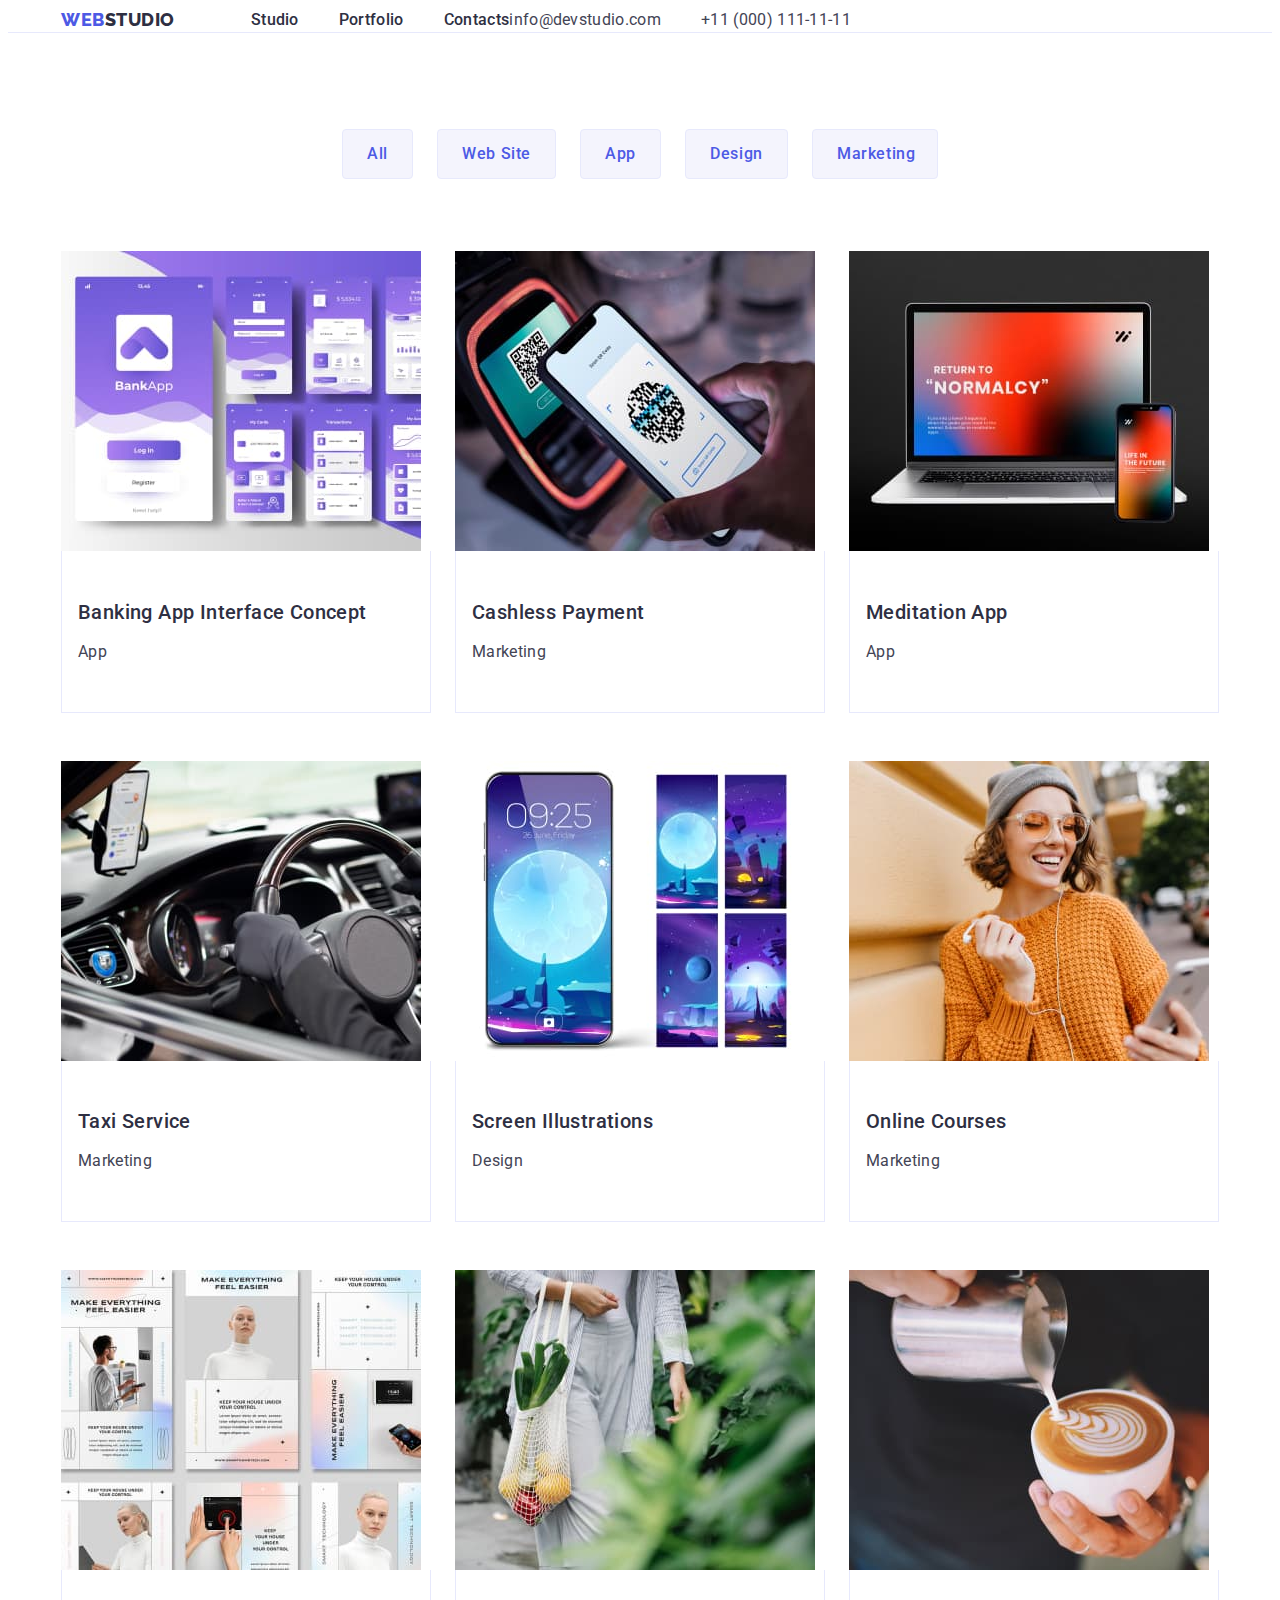
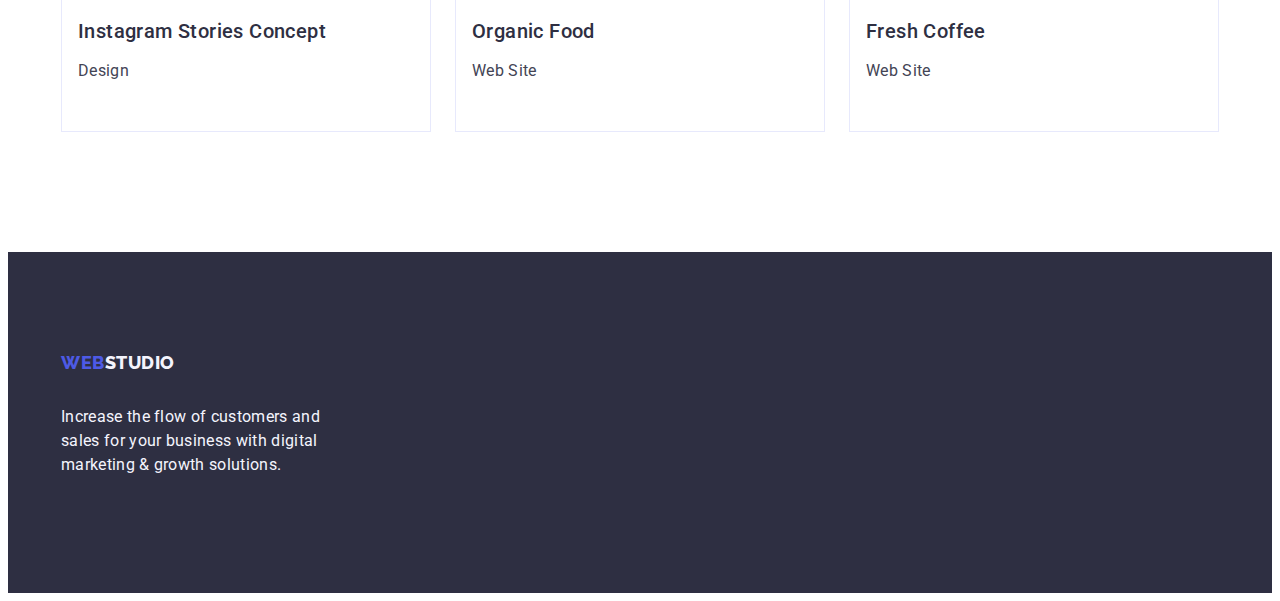
==== portfolio.html @ e15e2330 "Initial commit" ====
<!DOCTYPE html>
<html lang="en">
  <head>
    <meta charset="UTF-8" />
    <meta http-equiv="X-UA-Compatible" content="IE=edge" />
    <meta name="viewport" content="width=device-width, initial-scale=1.0" />
    <title>Portfolio</title>
    <link rel="preconnect" href="https://fonts.googleapis.com" />
    <link rel="preconnect" href="https://fonts.gstatic.com" crossorigin />
    <link
      href="https://fonts.googleapis.com/css2?family=Raleway:wght@800&family=Roboto:wght@400;500;700&display=swap"
      rel="stylesheet"
    />
    <link
      rel="stylesheet"
      href="https://cdnjs.cloudflare.com/ajax/libs/modern-normalize/2.0.0/modern-normalize.min.css"
      integrity="sha512-4xo8blKMVCiXpTaLzQSLSw3KFOVPWhm/TRtuPVc4WG6kUgjH6J03IBuG7JZPkcWMxJ5huwaBpOpnwYElP/m6wg=="
      crossorigin="anonymous"
      referrerpolicy="no-referrer"
    />
    <link rel="stylesheet" href="./css/styles.css" />
  </head>
  <body>
    <header class="header">
      <div class="header-cont container">
        <nav class="nav">
          <a class="logo link" href="./index.html"
            >Web<span class="logo-item link">Studio</span></a
          >
          <ul class="nav-list list">
            <li class="nav-item">
              <a class="nav-list-item link" href="./index.html">Studio</a>
            </li>
            <li class="nav-item">
              <a class="nav-list-item link" href="./portfolio.html"
                >Portfolio</a
              >
            </li>
            <li class="nav-item">
              <a class="nav-list-item link" href="">Contacts</a>
            </li>
          </ul>
        </nav>
        <address class="address">
          <ul class="address-list list">
            <li class="address-item">
              <a class="address-list-item link" href="mailto:info@devstudio.com"
                >info@devstudio.com</a
              >
            </li>
            <li class="address-item">
              <a class="address-list-item link" href="tel:+110001111111"
                >+11 (000) 111-11-11</a
              >
            </li>
          </ul>
        </address>
      </div>
    </header>

    <main>
      <!-- filters -->
      <section class="section filter-section">
        <div class="container filters-cont">
          <h1 class="visually-hidden" hidden>filter</h1>
          <ul class="list filter-list">
            <li class="filter-list-item">
              <button class="button filter-item" type="button">All</button>
            </li>
            <li class="filter-list-item">
              <button class="button filter-item" type="button">Web Site</button>
            </li>
            <li class="filter-list-item">
              <button class="button filter-item" type="button">App</button>
            </li>
            <li class="filter-list-item">
              <button class="button filter-item" type="button">Design</button>
            </li>
            <li class="filter-list-item">
              <button class="button filter-item" type="button">
                Marketing
              </button>
            </li>
          </ul>

          <!-- apps -->

          <ul class="app-list list">
            <li class="app-list-item">
              <a class="link app-item" href=""
                ><img src="./images/p1.jpg" alt="1" width="360" />
                <div class="app-text">
                  <h2 class="header-two app-header">
                    Banking App Interface Concept
                  </h2>
                  <p class="text">App</p>
                </div>
              </a>
            </li>
            <li class="app-list-item">
              <a class="link app-item" href=""
                ><img src="./images/p2.jpg" alt="2" width="360" />
                <div class="app-text">
                  <h2 class="header-two app-header">Cashless Payment</h2>
                  <p class="text">Marketing</p>
                </div>
              </a>
            </li>
            <li class="app-list-item">
              <a class="link app-item" href=""
                ><img src="./images/p3.jpg" alt="3" width="360" />
                <div class="app-text">
                  <h2 class="header-two app-header">Meditation App</h2>
                  <p class="text">App</p>
                </div>
              </a>
            </li>
            <li class="app-list-item">
              <a class="link app-item" href=""
                ><img src="./images/p4.jpg" alt="4" width="360" />
                <div class="app-text">
                  <h2 class="header-two app-header">Taxi Service</h2>
                  <p class="text">Marketing</p>
                </div>
              </a>
            </li>
            <li class="app-list-item">
              <a class="link app-item" href=""
                ><img src="./images/p5.jpg" alt="5" width="360" />
                <div class="app-text">
                  <h2 class="header-two app-header">Screen Illustrations</h2>
                  <p class="text">Design</p>
                </div>
              </a>
            </li>
            <li class="app-list-item">
              <a class="link app-item" href=""
                ><img src="./images/p6.jpg" alt="6" width="360" />
                <div class="app-text">
                  <h2 class="header-two app-header">Online Courses</h2>
                  <p class="text">Marketing</p>
                </div>
              </a>
            </li>
            <li class="app-list-item">
              <a class="link app-item" href=""
                ><img src="./images/p7.jpg" alt="7" width="360" />
                <div class="app-text">
                  <h2 class="header-two app-header">
                    Instagram Stories Concept
                  </h2>
                  <p class="text">Design</p>
                </div>
              </a>
            </li>
            <li class="app-list-item">
              <a class="link app-item" href=""
                ><img src="./images/p8.jpg" alt="8" width="360" />
                <div class="app-text">
                  <h2 class="header-two app-header">Organic Food</h2>
                  <p class="text">Web Site</p>
                </div>
              </a>
            </li>
            <li class="app-list-item">
              <a class="link app-item" href=""
                ><img src="./images/p9.jpg" alt="9" width="360" />
                <div class="app-text">
                  <h2 class="header-two app-header">Fresh Coffee</h2>
                  <p class="text">Web Site</p>
                </div>
              </a>
            </li>
          </ul>
        </div>
      </section>
    </main>

    <footer class="footer">
      <div class="container footer-cont">
        <a class="logo link footer-logo" href="./index.html"
          >Web<span class="footer-logo-item link">Studio</span></a
        >
        <p class="footer-text">
          Increase the flow of customers and sales for your business with
          digital marketing & growth solutions.
        </p>
      </div>
    </footer>
  </body>
</html>
---- css/styles.css ----
body {
    font-family: 'Roboto', sans-serif;
    color: #434455;
    background-color: var(--white);
}

:root {
    /* colors */
    --iris: #4D5AE5;
    --ocean: #404BBF;
    --navy-blue: #2E2F42;
    --green: #31D0AA;
    --slate: #434455;
    --light-slate: #8E8F99;
    --cornflower: #E7E9FC;
    --cloud: #F4F4FD;
    --navy-blue-modal: #2E2F42;
    --grey: #2E2F42;
    --white: #FFFFFF;
    --dairy: #FCFCFC;
}



.link {
    text-decoration: none;
}

.logo {
    font-family: "Raleway", sans-serif;
        font-style: normal;
        font-weight: 800;
        font-size: 18px;
        line-height: 21px;
        line-height: 1.17;
        letter-spacing: 0.03em;
        text-transform: uppercase;
        text-decoration: none;
        color: var(--iris);
}

.logo-item {
    font-family: "Raleway", sans-serif;
        color: #2e2f42;
}

.address-list-item {
    font-family: 'Roboto';
        font-style: normal;
        font-weight: 500;
        font-size: 16px;
        line-height: 1.5;
        letter-spacing: 0.02em;
        color: var(--navy-blue);
        text-decoration: none;
        
}

li {
   list-style-type: none; 
}

.nav-item {

    text-decoration: none;
}
.nav-list-item:hover {
    color: #404bbf;
}
.nav-list-item:focus {
    color: #404bbf;
}
li a {
    list-style-type: none;
    text-decoration: none;
    color: var(--navy-blue);
    font-family: 'Roboto';
        font-style: normal;
        font-weight: 500;
        font-size: 16px;
        line-height: 1.5;
        letter-spacing: 0.02em;
}

a:active {
    font-family: 'Roboto';
        font-style: normal;
        font-weight: 500;
        font-size: 16px;
        line-height: 1.5;
        letter-spacing: 0.02em;
        color: var(--ocean);
}
address {
    font-style: normal;
}
.address-list .address-list-item {
    font-family: 'Roboto';
        font-style: normal;
        font-weight: 400;
        font-size: 16px;
        line-height: 1.5;
        letter-spacing: 0.02em;
        color: var(--slate);
}

.address-list .address-list-item:active {
    font-family: 'Roboto';
        font-style: normal;
        font-weight: 400;
        font-size: 16px;
        line-height: 1.5;
        letter-spacing: 0.02em;
        color: var(--ocean);
}

.address-list-item:hover {
    color: #404bbf;
}
.address-list-item:focus {
    color: #404bbf;
}
.page-header {
    font-family: 'Roboto';
        font-style: normal;
        font-weight: 700;
        font-size: 56px;
        line-height: 1.07;
        text-align: center;
        letter-spacing: 0.02em;
        color: var(--white);
}

.hero-section {
    background-color: var(--navy-blue);
}

.hero-button {
    font-family: "Roboto", sans-serif;
    background-color: var(--iris);
    
        
        color: var(--white);
        font-family: 'Roboto';
            font-style: normal;
            font-weight: 500;
            font-size: 16px;
            line-height: 1.5;
            letter-spacing: 0.04em;
           
}
button:hover {
    background: var(--ocean);
        
        
        color: var(--white);
}
button:focus {
    background: var(--ocean);
    
    
    color: var(--white);
}
button {
    font-family: "Roboto", sans-serif;
cursor: pointer;
}
.button {
    font-family: "Roboto", sans-serif;
}
h3 {
    font-family: 'Roboto';
        font-style: normal;
        font-weight: 500;
        font-size: 20px;
        line-height: 1.2;
        letter-spacing: 0.02em;
        color: var(--navy-blue);
}

.text {
    font-family: 'Roboto';
        font-style: normal;
        font-weight: 400;
        font-size: 16px;
        line-height: 1.5;
        letter-spacing: 0.02em;
        color: var(--slate);
}

h2 {
    font-family: 'Roboto';
        font-style: normal;
        font-weight: 700;
        font-size: 36px;
        line-height: 1.11;
        text-align: center;
        letter-spacing: 0.02em;
        text-transform: capitalize;
        color: var(--navy-blue);
}
.section-four {
    background-color: #F4F4FD;
}
.team-item {
    background-color: #FFFFFF;
}
.footer-logo-item {
    font-family: "Raleway", sans-serif;
        font-style: normal;
        font-weight: 800;
        font-size: 18px;
        line-height: 1.17;
        letter-spacing: 0.03em;
        text-transform: uppercase;
        color: var(--cloud);
}

footer {
    background-color: var(--navy-blue);
}

.footer-text {
    font-family: 'Roboto';
        font-style: normal;
        font-weight: 400;
        font-size: 16px;
        line-height: 1.5;
        letter-spacing: 0.02em;
        color: var(--cloud);
}
 
/* portfolio */

.filter-item {
    background-color: var(--cloud);
    border: 1px solid #E7E9FC;
        
        font-family: "Roboto",
            sans-serif;
            font-style: normal;
            font-weight: 500;
            font-size: 16px;
            line-height: 1.5;
            letter-spacing: 0.04em;
            color: var(--iris);
}

.app-item {
    font-family: 'Roboto';
        font-style: normal;
        font-weight: 500;
        font-size: 20px;
        line-height: 1.2;
        letter-spacing: 0.02em;
        color: var(--navy-blue);
}

.app-header {
    font-family: 'Roboto';
        font-style: normal;
        font-weight: 500;
        font-size: 20px;
        line-height: 1.2;
        letter-spacing: 0.02em;
        color: var(--navy-blue);
}

/* geometry */
img {
    display: block;
}

    .visually-hidden {
  position: absolute;
  width: 1px;
  height: 1px;
  margin: -1px;
  border: 0;
  padding: 0;
  
  white-space: nowrap;
  clip-path: inset(100%);
  clip: rect(0 0 0 0);
  overflow: hidden;
}

.container {
width: 1158px;
margin: 0 auto;
padding: 0 15px;
}

ul {
    padding-left: 0;
    margin: 0;
}
/* Header */
.header {
    border-bottom: 1px solid var(--cornflower);
}
.header-cont {
    display: flex;
}
.nav {
    display: flex;
    align-items: center;
    
}
.logo {
    margin-right: 76px;
}
.nav-list {
display: flex;
    gap: 40px;
}

.nav-list-item {
padding: 24px 0;
}

.address-list {
    display: flex;
        gap: 40px;
}
/* footer */

.footer {
padding: 100px 0;
}

.footer-logo {
    margin-bottom: 16px;
    display: inline-block;
}

.footer-text {
    max-width: 264px;
}
/* index */
/* section one */
.hero-section {
    padding: 188px 0;
}
.page-header {
    display: flex;
    text-align: center;
    max-width: 496px;
    margin-bottom: 48px;
}
.hero-button {
    box-shadow: 0px 4px 4px rgba(0, 0, 0, 0.15);
        border-radius: 4px;
        border: none;
        display: block;
        min-width: 169px;
        height: 56px;
        background-color: var(--iris);
        cursor: pointer;
        padding: 16px 32px;
}

/* section-two */

.section-two {
    padding: 120px 0;
}
.benefits-list {
    display: flex;
    gap: 24px;
}
.benefits-item {
    flex-basis: calc((100% - 72px) / 4);
}
.header-three {
    margin-bottom: 8px;
}

/* section three */

.section-three {
    padding: 120px 0;
}

.header-two {
    margin-bottom: 72px; 
}

.doing-list {
    display: flex;
    gap: 24px;
}

.doing-item {
    flex-basis: calc((100% - 2 * 24px) / 3);
}

/* section four */

.section-four {
    padding: 120px 0;
}

.team-list {
    display: flex;
    gap: 24px;

}

.team-item {
    flex-basis: calc((100% - 72px) / 4);
    background-color: var(--white);
    box-shadow: 0px 1px 6px rgba(46, 47, 66, 0.08), 0px 1px 1px rgba(46, 47, 66, 0.16), 0px 2px 1px rgba(46, 47, 66, 0.08);
        border-radius: 0px 0px 4px 4px;
        text-align: center;
}
.team-wrapper {
    padding: 32px 16px;
   
}
.team-list-image {
    overflow: hidden;
}


.team-text {
    text-align: center;
}
/* portfolio */

/* filter-section */

.filter-section {
padding-top: 96px;
padding-bottom: 120px;
}

.filter-list {
    margin-bottom: 72px;
    display: flex;
    justify-content: center;
    gap: 24px;
}

.filter-item {
    max-width: 126px;
    padding: 12px 24px;
    border: 1px solid var(--cornflower);
        border-radius: 4px;
}
.filter-item:hover {
    border: 1px solid transparent;
}
.filter-item:focus {
    border: 1px solid transparent;
}
/* app-list */



.app-list {
    display: flex;
    column-gap: 24px;
    row-gap: 48px;
    flex-wrap: wrap;
}

.app-list-item {
    width: calc((100% - 48px) / 3);
}

.app-text {
    text-align: start;
    padding: 32px 16px;
    border: 1px solid #e7e9fc;
    border-top: none;
}

.app-header {
text-align: left;
margin-bottom: 8px;
}
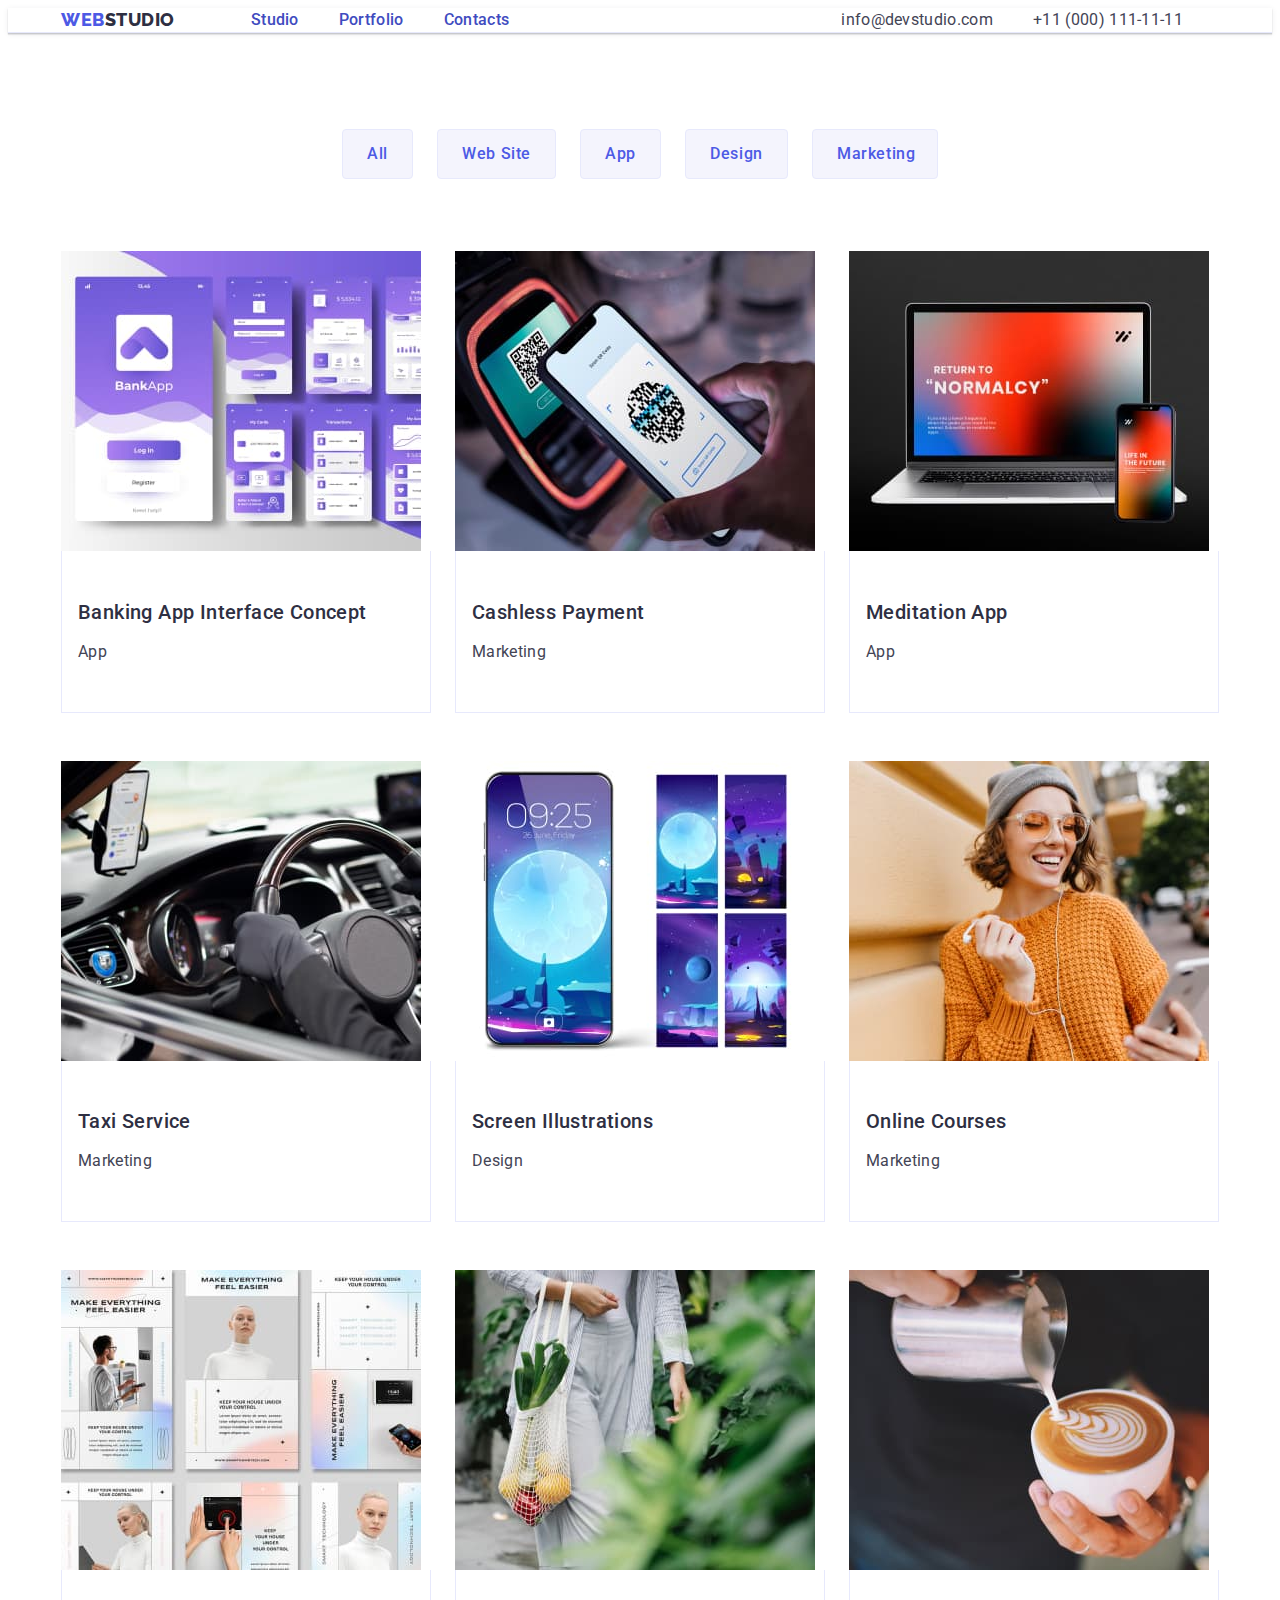
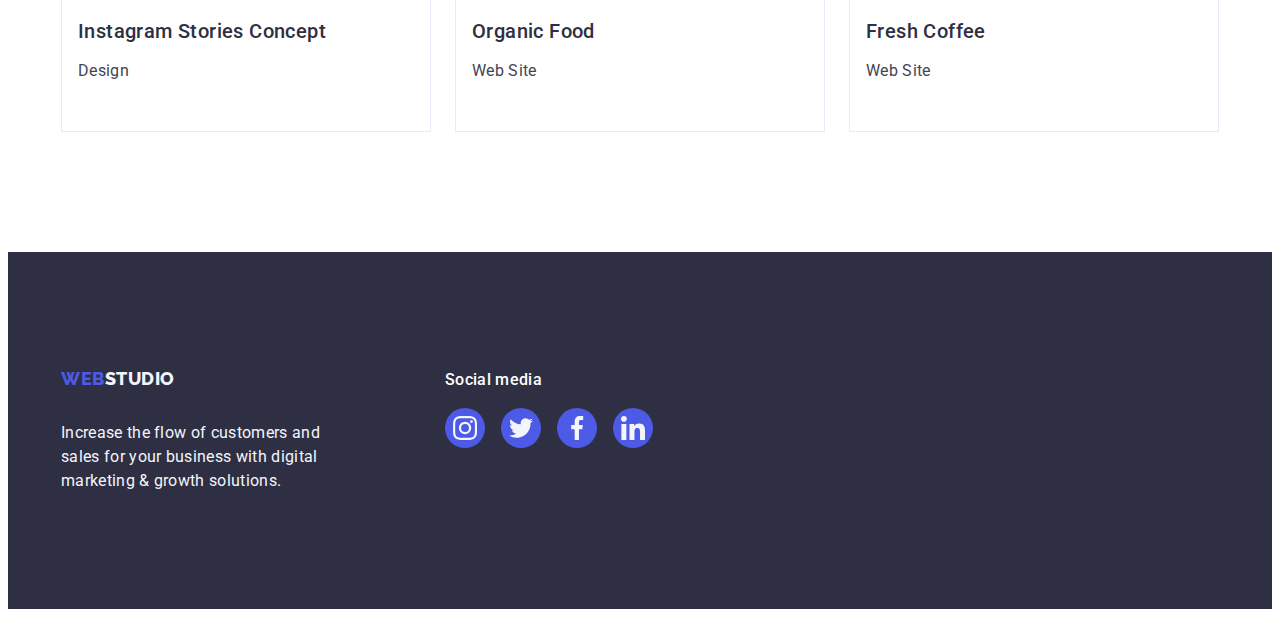
==== commit 3c631089: "summary" ====
--- a/portfolio.html
+++ b/portfolio.html
@@ -22,22 +22,22 @@
   </head>
   <body>
     <header class="header">
-      <div class="header-cont container">
+      <div class="container header-cont">
         <nav class="nav">
           <a class="logo link" href="./index.html"
             >Web<span class="logo-item link">Studio</span></a
           >
           <ul class="nav-list list">
             <li class="nav-item">
-              <a class="nav-list-item link" href="./index.html">Studio</a>
+              <a class="nav-list-item link decor" href="./index.html">Studio</a>
             </li>
             <li class="nav-item">
-              <a class="nav-list-item link" href="./portfolio.html"
+              <a class="nav-list-item link decor" href="./portfolio.html"
                 >Portfolio</a
               >
             </li>
             <li class="nav-item">
-              <a class="nav-list-item link" href="">Contacts</a>
+              <a class="nav-list-item link decor" href="">Contacts</a>
             </li>
           </ul>
         </nav>
@@ -86,9 +86,17 @@
           <!-- apps -->
 
           <ul class="app-list list">
-            <li class="app-list-item">
-              <a class="link app-item" href=""
-                ><img src="./images/p1.jpg" alt="1" width="360" />
+            <!-- app 1 -->
+            <li class="app-list-item">
+              <a class="link app-item" href=""
+                ><div class="app-img-cont">
+                  <p class="app-wrap">
+                    14 Stylish and User-Friendly App Design Concepts · Task
+                    Manager App · Calorie Tracker App · Exotic Fruit Ecommerce
+                    App · Cloud Storage App
+                  </p>
+                  <img src="./images/p1.jpg" alt="1" width="360" />
+                </div>
                 <div class="app-text">
                   <h2 class="header-two app-header">
                     Banking App Interface Concept
@@ -97,54 +105,102 @@
                 </div>
               </a>
             </li>
-            <li class="app-list-item">
-              <a class="link app-item" href=""
-                ><img src="./images/p2.jpg" alt="2" width="360" />
+            <!-- app 2 -->
+            <li class="app-list-item">
+              <a class="link app-item" href=""
+                ><div class="app-img-cont">
+                  <p class="app-wrap">
+                    14 Stylish and User-Friendly App Design Concepts · Task
+                    Manager App · Calorie Tracker App · Exotic Fruit Ecommerce
+                    App · Cloud Storage App
+                  </p>
+                  <img src="./images/p2.jpg" alt="2" width="360" />
+                </div>
                 <div class="app-text">
                   <h2 class="header-two app-header">Cashless Payment</h2>
                   <p class="text">Marketing</p>
                 </div>
               </a>
             </li>
-            <li class="app-list-item">
-              <a class="link app-item" href=""
-                ><img src="./images/p3.jpg" alt="3" width="360" />
+            <!-- app 3 -->
+            <li class="app-list-item">
+              <a class="link app-item" href=""
+                ><div class="app-img-cont">
+                  <p class="app-wrap">
+                    14 Stylish and User-Friendly App Design Concepts · Task
+                    Manager App · Calorie Tracker App · Exotic Fruit Ecommerce
+                    App · Cloud Storage App
+                  </p>
+                  <img src="./images/p3.jpg" alt="3" width="360" />
+                </div>
                 <div class="app-text">
                   <h2 class="header-two app-header">Meditation App</h2>
                   <p class="text">App</p>
                 </div>
               </a>
             </li>
-            <li class="app-list-item">
-              <a class="link app-item" href=""
-                ><img src="./images/p4.jpg" alt="4" width="360" />
+            <!-- app 4 -->
+            <li class="app-list-item">
+              <a class="link app-item" href=""
+                ><div class="app-img-cont">
+                  <p class="app-wrap">
+                    14 Stylish and User-Friendly App Design Concepts · Task
+                    Manager App · Calorie Tracker App · Exotic Fruit Ecommerce
+                    App · Cloud Storage App
+                  </p>
+                  <img src="./images/p4.jpg" alt="4" width="360" />
+                </div>
                 <div class="app-text">
                   <h2 class="header-two app-header">Taxi Service</h2>
                   <p class="text">Marketing</p>
                 </div>
               </a>
             </li>
-            <li class="app-list-item">
-              <a class="link app-item" href=""
-                ><img src="./images/p5.jpg" alt="5" width="360" />
+            <!-- app 5 -->
+            <li class="app-list-item">
+              <a class="link app-item" href=""
+                ><div class="app-img-cont">
+                  <p class="app-wrap">
+                    14 Stylish and User-Friendly App Design Concepts · Task
+                    Manager App · Calorie Tracker App · Exotic Fruit Ecommerce
+                    App · Cloud Storage App
+                  </p>
+                  <img src="./images/p5.jpg" alt="5" width="360" />
+                </div>
                 <div class="app-text">
                   <h2 class="header-two app-header">Screen Illustrations</h2>
                   <p class="text">Design</p>
                 </div>
               </a>
             </li>
-            <li class="app-list-item">
-              <a class="link app-item" href=""
-                ><img src="./images/p6.jpg" alt="6" width="360" />
+            <!-- app 6 -->
+            <li class="app-list-item">
+              <a class="link app-item" href=""
+                ><div class="app-img-cont">
+                  <p class="app-wrap">
+                    14 Stylish and User-Friendly App Design Concepts · Task
+                    Manager App · Calorie Tracker App · Exotic Fruit Ecommerce
+                    App · Cloud Storage App
+                  </p>
+                  <img src="./images/p6.jpg" alt="6" width="360" />
+                </div>
                 <div class="app-text">
                   <h2 class="header-two app-header">Online Courses</h2>
                   <p class="text">Marketing</p>
                 </div>
               </a>
             </li>
-            <li class="app-list-item">
-              <a class="link app-item" href=""
-                ><img src="./images/p7.jpg" alt="7" width="360" />
+            <!-- app 7 -->
+            <li class="app-list-item">
+              <a class="link app-item" href=""
+                ><div class="app-img-cont">
+                  <p class="app-wrap">
+                    14 Stylish and User-Friendly App Design Concepts · Task
+                    Manager App · Calorie Tracker App · Exotic Fruit Ecommerce
+                    App · Cloud Storage App
+                  </p>
+                  <img src="./images/p7.jpg" alt="7" width="360" />
+                </div>
                 <div class="app-text">
                   <h2 class="header-two app-header">
                     Instagram Stories Concept
@@ -153,18 +209,34 @@
                 </div>
               </a>
             </li>
-            <li class="app-list-item">
-              <a class="link app-item" href=""
-                ><img src="./images/p8.jpg" alt="8" width="360" />
+            <!-- app 8 -->
+            <li class="app-list-item">
+              <a class="link app-item" href=""
+                ><div class="app-img-cont">
+                  <p class="app-wrap">
+                    14 Stylish and User-Friendly App Design Concepts · Task
+                    Manager App · Calorie Tracker App · Exotic Fruit Ecommerce
+                    App · Cloud Storage App
+                  </p>
+                  <img src="./images/p8.jpg" alt="8" width="360" />
+                </div>
                 <div class="app-text">
                   <h2 class="header-two app-header">Organic Food</h2>
                   <p class="text">Web Site</p>
                 </div>
               </a>
             </li>
-            <li class="app-list-item">
-              <a class="link app-item" href=""
-                ><img src="./images/p9.jpg" alt="9" width="360" />
+            <!-- app 9 -->
+            <li class="app-list-item">
+              <a class="link app-item" href=""
+                ><div class="app-img-cont">
+                  <p class="app-wrap">
+                    14 Stylish and User-Friendly App Design Concepts · Task
+                    Manager App · Calorie Tracker App · Exotic Fruit Ecommerce
+                    App · Cloud Storage App
+                  </p>
+                  <img src="./images/p9.jpg" alt="9" width="360" />
+                </div>
                 <div class="app-text">
                   <h2 class="header-two app-header">Fresh Coffee</h2>
                   <p class="text">Web Site</p>
@@ -178,13 +250,48 @@
 
     <footer class="footer">
       <div class="container footer-cont">
-        <a class="logo link footer-logo" href="./index.html"
-          >Web<span class="footer-logo-item link">Studio</span></a
-        >
-        <p class="footer-text">
-          Increase the flow of customers and sales for your business with
-          digital marketing & growth solutions.
-        </p>
+        <div class="footer-container">
+          <a class="logo link footer-logo" href="./index.html"
+            >Web<span class="footer-logo-item link">Studio</span></a
+          >
+          <p class="footer-text">
+            Increase the flow of customers and sales for your business with
+            digital marketing & growth solutions.
+          </p>
+        </div>
+        <div>
+          <p class="footer-prg">Social media</p>
+          <ul class="footer-socials-list">
+            <li class="footer-socials-item">
+              <a class="footer-socials-link" href=""
+                ><svg class="footer-icon" width="24" height="24">
+                  <use href="./images/icons.svg#icon-instagram"></use>
+                </svg>
+              </a>
+            </li>
+            <li class="footer-socials-item">
+              <a class="footer-socials-link" href=""
+                ><svg class="footer-icon" width="24" height="24">
+                  <use href="./images/icons.svg#icon-twitter"></use>
+                </svg>
+              </a>
+            </li>
+            <li class="footer-socials-item">
+              <a class="footer-socials-link" href=""
+                ><svg class="footer-icon" width="24" height="24">
+                  <use href="./images/icons.svg#icon-facebook"></use>
+                </svg>
+              </a>
+            </li>
+            <li class="footer-socials-item">
+              <a class="footer-socials-link" href=""
+                ><svg class="footer-icon" width="24" height="24">
+                  <use href="./images/icons.svg#icon-linkedin"></use>
+                </svg>
+              </a>
+            </li>
+          </ul>
+        </div>
       </div>
     </footer>
   </body>
--- a/css/styles.css
+++ b/css/styles.css
@@ -60,9 +60,21 @@
    list-style-type: none; 
 }
 
-.nav-item {
-
+.decor {
     text-decoration: none;
+    position: relative;
+    color: #404bbf;
+    transition: color 250ms cubic-bezier(0.4, 0, 0.2, 1);
+
+}
+.decor::after {
+    content: '';
+    position: absolute;
+    left: 0;
+    bottom: -1px;
+    height: 4px;
+    background-color: #404bbf;
+    border-radius: 2px;
 }
 .nav-list-item:hover {
     color: #404bbf;
@@ -119,6 +131,9 @@
 }
 .address-list-item:focus {
     color: #404bbf;
+}
+.address-item {
+    transition: color 250ms cubic-bezier(0.4, 0, 0.2, 1);
 }
 .page-header {
     font-family: 'Roboto';
@@ -162,6 +177,7 @@
     color: var(--white);
 }
 button {
+    
     font-family: "Roboto", sans-serif;
 cursor: pointer;
 }
@@ -244,6 +260,11 @@
             line-height: 1.5;
             letter-spacing: 0.04em;
             color: var(--iris);
+
+            transition: color 250ms cubic-bezier(0.4, 0, 0.2, 1),
+                background-color 250ms cubic-bezier(0.4, 0, 0.2, 1),
+                border-color 250ms cubic-bezier(0.4, 0, 0.2, 1),
+                box-shadow 250ms cubic-bezier(0.4, 0, 0.2, 1);
 }
 
 .app-item {
@@ -254,6 +275,20 @@
         line-height: 1.2;
         letter-spacing: 0.02em;
         color: var(--navy-blue);
+
+        display: block;
+        transition: box-shadow 250ms cubic-bezier(0.4, 0, 0.2, 1);
+}
+.app-item:hover,
+.app-item:focus {
+    box-shadow: 0px 1px 6px rgba(46, 47, 66, 0.08),
+        0px 1px 1px rgba(46, 47, 66, 0.16),
+        0px 2px 1px rgba(46, 47, 66, 0.08);
+}
+
+.app-item:hover p,
+.app-item:focus p {
+transform: translateY(0%);
 }
 
 .app-header {
@@ -264,6 +299,27 @@
         line-height: 1.2;
         letter-spacing: 0.02em;
         color: var(--navy-blue);
+}
+
+.app-img-cont {
+    position: relative;
+    overflow: hidden;
+
+}
+
+.app-wrap {
+    position: absolute;
+    top: 0;
+    font-size: 16px;
+    line-height: 1.5;
+letter-spacing: 0.02em;
+color: #f4f4fd;
+padding: 40px 32px;
+background-color: #4d5ae5;
+height: 100%;
+width: 100%;
+transform: translateY(100%);
+transition: transform 250ms cubic-bezier(0.4, 0, 0.2, 1);
 }
 
 /* geometry */
@@ -296,6 +352,11 @@
     margin: 0;
 }
 /* Header */
+header {
+    box-shadow: 0px 2px 1px rgba(46, 47, 66, 0.08),
+        0px 1px 1px rgba(46, 47, 66, 0.16),
+        0px 1px 6px rgba(46, 47, 66, 0.08);
+}
 .header {
     border-bottom: 1px solid var(--cornflower);
 }
@@ -313,10 +374,12 @@
 .nav-list {
 display: flex;
     gap: 40px;
+    margin-right: 332px;
 }
 
 .nav-list-item {
 padding: 24px 0;
+transition: color 250ms cubic-bezier(0.4, 0, 0.2, 1);
 }
 
 .address-list {
@@ -337,6 +400,59 @@
 .footer-text {
     max-width: 264px;
 }
+
+.footer-cont {
+    display: flex;
+    align-items: baseline;
+
+}
+
+.footer-container {
+    margin-right: 120px;
+
+}
+
+.footer-prg {
+    font-weight: 500;
+    font-size: 16px;
+    line-height: 1.5;
+    letter-spacing: 0.02em;
+    color: #FFFFFF;
+    margin-bottom: 16px;
+}
+.footer-socials-list {
+    display: flex;
+    gap: 16px;
+}
+
+.footer-socials-item {
+width: 40px;
+height: 40px;
+}
+
+.footer-socials-link {
+    width: 100%;
+    height: 100%;
+    background-color: #4d5ae5;
+    border-radius: 50%;
+    display: flex;
+    align-items: center;
+    justify-content: center;
+
+   transition: background-color 250ms cubic-bezier(0.4, 0, 0.2, 1);
+}
+
+.footer-socials-link:hover,
+.footer-socials-link:focus {
+    background-color: #31d0aa;
+}
+
+.footer-icon {
+    fill: #f4f4fd;
+
+}
+
+
 /* index */
 /* section one */
 .hero-section {
@@ -358,8 +474,20 @@
         background-color: var(--iris);
         cursor: pointer;
         padding: 16px 32px;
-}
-
+        transition: background-color 250ms cubic-bezier(0.4, 0, 0.2, 1);;
+}
+
+.hero-section {
+    background-image: linear-gradient(rgba(46, 47, 66, 0.7), rgba(46, 47, 66, 0.7)), url(/images/people-office.jpg);
+    max-width: 1440px;
+    background-repeat: no-repeat;
+    background-position: center;
+    background-size: cover;
+    /* background-image: linear-gradient(to bottom,
+                rgba(46, 47, 66, 0.7),
+                rgba(46, 47, 66, 0.7)),
+            url(/images/people-office.jpg); */
+}
 /* section-two */
 
 .section-two {
@@ -376,6 +504,15 @@
     margin-bottom: 8px;
 }
 
+.socials-wrapper {
+    display: flex;
+    align-items: center;
+    justify-content: center;
+    height: 112px;
+    background-color: #f4f4fd;
+    border-radius: 4px;
+    margin-bottom: 8px;
+}
 /* section three */
 
 .section-three {
@@ -414,6 +551,9 @@
         border-radius: 0px 0px 4px 4px;
         text-align: center;
 }
+.socials-cont {
+    padding: 32px 0;
+}
 .team-wrapper {
     padding: 32px 16px;
    
@@ -425,6 +565,105 @@
 
 .team-text {
     text-align: center;
+}
+.socials-list {
+    display: flex;
+    justify-content: center;
+    gap: 24px;
+/* position: relative;
+display: inline-block; */
+   
+}
+
+.socials-item {
+width: 40px;
+height: 40px;
+/* background-color: var(--iris);
+border-radius: 50%; */
+}
+
+
+.socials-list-item {
+    width: 100%;
+    height: 100%;
+    background-color: #4d5ae5;
+    border-radius: 50%;
+    display: flex;
+    align-items: center;
+    justify-content: center;
+
+    transition: background-color 250ms cubic-bezier(0.4, 0, 0.2, 1);
+}
+
+.socials-list-item:hover,
+.socials-list-item:focus {
+    background-color: #404bbf;
+
+}
+
+.socials-icon {
+    fill: #f4f4fd;
+
+}
+
+
+/* section five */
+
+.section-five {
+padding: 120px 0;
+}
+.apps-list {
+    background-color: var(--white);
+    display: flex;
+    justify-content: center;
+    align-items: center;
+    gap: 24px;
+}
+.apps-item {
+    /* width: calc(100% - 5) / 6; */
+    background-color: var(--white);
+    border: 1px solid var(--light-slate);
+        border-radius: 4px;
+        width: 168px;
+        height: 88px;
+}
+.app-icon {
+    width: 64px;
+    height: 64px;
+    fill: var(--light-slate);
+
+}
+.customers-header {
+    margin-bottom: 72px;
+    color: #2e2f42;
+    line-height: 1.11;
+    font-size: 36px;
+
+
+}
+
+.apps-link {
+    width: 100%;
+    height: 100%;
+    border: 1px solid #8e8f99;
+    border-radius: 4px;
+    display: flex;
+    align-items: center;
+    justify-content: center;
+    color: #8e8f99;;
+
+   transition: border-color 250ms cubic-bezier(0.4, 0, 0.2, 1),
+        color 250ms cubic-bezier(0.4, 0, 0.2, 1);
+}
+
+.apps-link:hover,
+.apps-link:focus {
+    border-color: #404bbf;
+    color: #404bbf;
+
+}
+.app-icon {
+    fill: currentColor;
 }
 /* portfolio */
 
@@ -450,9 +689,15 @@
 }
 .filter-item:hover {
     border: 1px solid transparent;
+    box-shadow: 0px 3px 1px rgba(0, 0, 0, 0.1),
+        0px 2px 1px rgba(0, 0, 0, 0.08),
+        0px 2px 2px rgba(0, 0, 0, 0.12);
 }
 .filter-item:focus {
     border: 1px solid transparent;
+    box-shadow: 0px 3px 1px rgba(0, 0, 0, 0.1),
+            0px 2px 1px rgba(0, 0, 0, 0.08),
+            0px 2px 2px rgba(0, 0, 0, 0.12);
 }
 /* app-list */
 
@@ -467,6 +712,8 @@
 
 .app-list-item {
     width: calc((100% - 48px) / 3);
+
+    
 }
 
 .app-text {
@@ -479,4 +726,69 @@
 .app-header {
 text-align: left;
 margin-bottom: 8px;
+}
+
+.backdrop {
+    position: fixed;
+    z-index: 2;
+    top: 0;
+    width: 100%;
+    height: 100%;
+    background-color: rgba(46, 47, 66, 0.4);
+    transition: opacity 250ms cubic-bezier(0.4, 0, 0.2, 1), visibility 250ms cubic-bezier(0.4, 0, 0.2, 1);
+}
+
+.modal {
+    position: absolute;
+    top: 50%;
+    left: 50%;
+    transform: translate(-50%, -50%);
+    width: 408px;
+    min-height: 584px;
+    background: #fcfcfc;
+    box-shadow: 0px 1px 1px rgba(0, 0, 0, 0.14), 0px 1px 3px rgba(0, 0, 0, 0.12), 0px 2px 1px rgba(0, 0, 0, 0.2);
+        border-radius: 4px;
+
+        transition: transform 250ms cubic-bezier(0.4, 0, 0.2, 1);
+}
+
+.modal-btn {
+    display: flex;
+    align-items: center;
+    justify-content: center;
+    padding: 0;
+
+    position: absolute;
+right: 24px;
+top: 24px;
+    width: 24px;
+    height: 24px;
+    background-color: var(--cornflower);
+    border: 1px solid rgba(0, 0, 0, 0.1);
+    border-radius: 50%;
+    color: var(--navy-blue);
+
+    transition: background-color 250ms cubic-bezier(0.4, 0, 0.2, 1), border 250ms cubic-bezier(0.4, 0, 0.2, 1);
+}
+
+.modal-btn:hover,
+.modal-btn:focus {
+    border: none;
+    background-color: var(--ocean);
+    color: var(--white);
+}
+
+.is-hidden {
+    visibility: hidden;
+    opacity: 0;
+    pointer-events: none;
+}
+
+.modal-svg {
+    transition: fill 250ms cubic-bezier(0.4, 0, 0.2, 1);
+}
+
+.modal-btn:hover,
+.modal-btn:focus {
+fill: #ffffff
 }